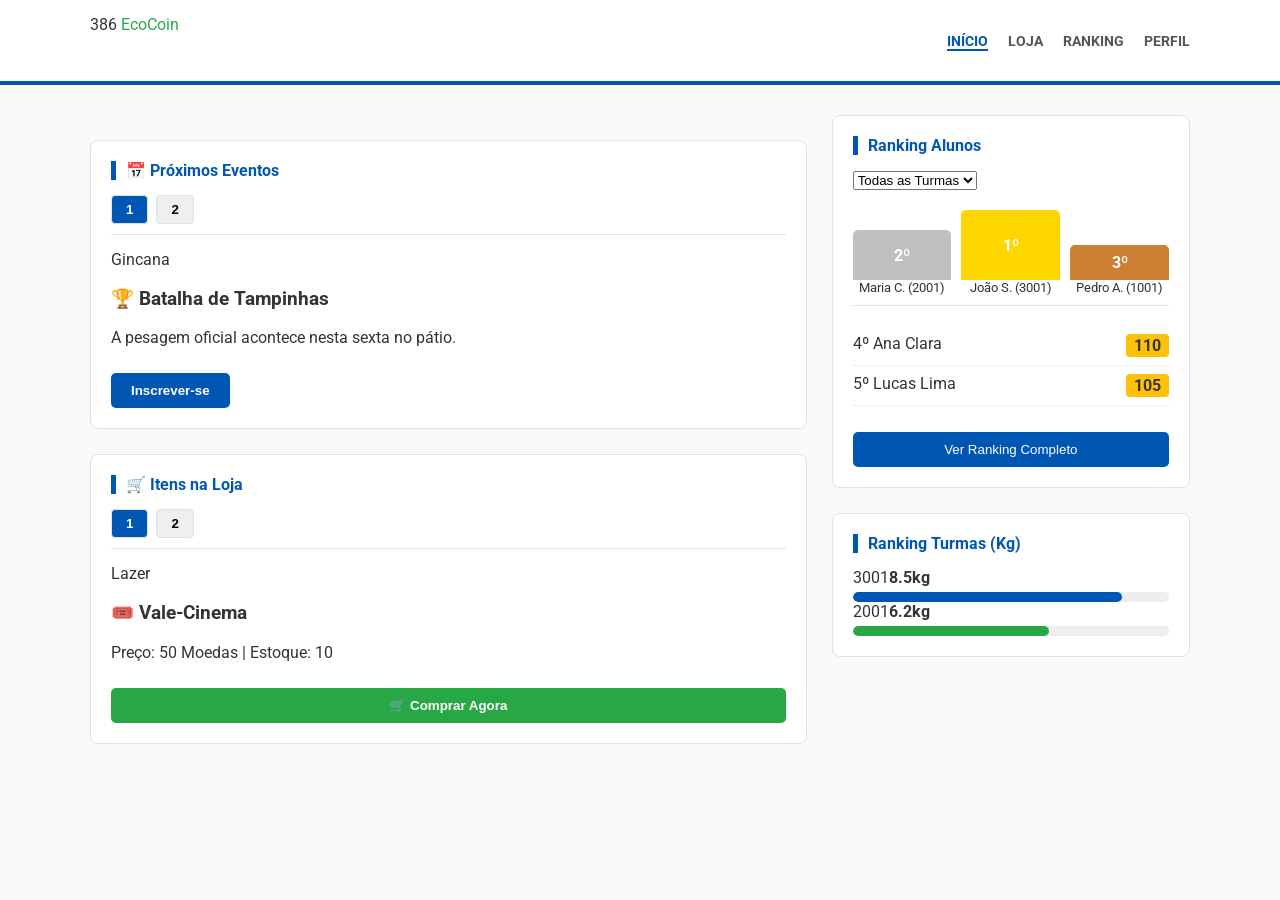
==== index.html @ 15cca430 "Add files via upload" ====
<!DOCTYPE html>
<html lang="pt-br">
<head>
    <meta charset="UTF-8">
    <meta name="viewport" content="width=device-width, initial-scale=1.0">
    <title>CIEP 386 - Portal EcoCoin</title>
    <link rel="stylesheet" href="style.css">
</head>
<body>

    <header>
        <div class="nav-container">
            <div class="logo-text">386 <span style="color: #28a745;">EcoCoin</span></div>
            <nav>
                <ul>
                    <li><a href="index.html" class="active-link">Início</a></li>
                    <li><a href="loja.html">Loja</a></li>
                    <li><a href="ranking.html">Ranking</a></li>
                    <li><a href="perfil.html">Perfil</a></li>
                </ul>
            </nav>
        </div>
    </header>

    <main class="main-content">
        
        <section>
            
            <div class="slideshow-container">
                <div class="mySlides fade">
                    <img src="Imagens/dia-do-estudante-01.jpg" style="width:100%">
                    <div class="slide-text">
                        <h2>Nova EcoLoja Inaugurada!</h2>
                        <p>Troque suas moedas por materiais toda quarta-feira.</p>
                    </div>
                </div>
                <div class="mySlides fade">
                    <img src="Imagens/dia-do-estudante-me.webp" style="width:100%" alt="Alunos participando da Gincana">
                    <div class="slide-text">
                        <h2>Gincana de Reciclagem</h2>
                        <p>A Turma 3001 lidera com 15kg de tampinhas coletadas!</p>
                    </div>
                </div>
                <a class="prev" onclick="plusSlides(-1)">&#10094;</a>
                <a class="next" onclick="plusSlides(1)">&#10095;</a>
                <div class="dot-container">
                    <span class="dot" onclick="currentSlide(1)"></span>
                    <span class="dot" onclick="currentSlide(2)"></span>
                </div>
            </div>

            <div class="card card-dinamico">
                <span class="card-title">📅 Próximos Eventos</span>
                <div class="abas-container">
                    <button class="tab-btn active" onclick="alternarConteudo('evento', 1, this)">1</button>
                    <button class="tab-btn" onclick="alternarConteudo('evento', 2, this)">2</button>
                </div>

                <div id="evento-1" class="tab-content active">
                    <div class="news-item">
                        <span class="categoria-tag tag-azul">Gincana</span>
                        <h3>🏆 Batalha de Tampinhas</h3>
                        <p>A pesagem oficial acontece nesta sexta no pátio.</p>
                        <button class="btn-inscrever" onclick="inscreverEvento('https://forms.gle/exemplo1')">Inscrever-se</button>
                    </div>
                </div>
                <div id="evento-2" class="tab-content">
                    <div class="news-item">
                        <span class="categoria-tag tag-azul">Cultura</span>
                        <h3>🎤 Seleção da Rádio</h3>
                        <p>Venha ser o novo locutor do intervalo escolar.</p>
                        <button class="btn-inscrever" onclick="inscreverEvento('https://forms.gle/exemplo2')">Inscrever-se</button>
                    </div>
                </div>
            </div>

            <div class="card card-dinamico">
                <span class="card-title">🛒 Itens na Loja</span>
                <div class="abas-container">
                    <button class="tab-btn active" onclick="alternarConteudo('item', 1, this)">1</button>
                    <button class="tab-btn" onclick="alternarConteudo('item', 2, this)">2</button>
                </div>

                <div id="item-1" class="tab-content active">
                    <div class="news-item">
                        <span class="categoria-tag tag-verde">Lazer</span>
                        <h3>🎟️ Vale-Cinema</h3>
                        <p>Preço: 50 Moedas | Estoque: 10</p>
                        <button class="btn-comprar" onclick="comprarItem('https://forms.gle/comprar1')">🛒 Comprar Agora</button>
                    </div>
                </div>
                <div id="item-2" class="tab-content">
                    <div class="news-item">
                        <span class="categoria-tag tag-verde">Material</span>
                        <h3>📓 Caderno CIEP</h3>
                        <p>Preço: 80 Moedas | Estoque: 5</p>
                        <button class="btn-comprar" onclick="comprarItem('https://forms.gle/comprar2')">🛒 Comprar Agora</button>
                    </div>
                </div>
            </div>
        </section>

        <aside>
            <div class="card">
                <span class="card-title">Ranking Alunos</span>
                
                <div class="filtro-container">
                    <select id="filtroTurma" onchange="filtrarRanking()">
                        <option value="todas">Todas as Turmas</option>
                        <option value="1001">1001</option>
                        <option value="2001">2001</option>
                        <option value="3001">3001</option>
                    </select>
                </div>

                <div class="podium-container">
                    <div class="podium-item silver" data-turma="2001">
                        <div class="podium-bar">2º</div>
                        <small>Maria C. (2001)</small>
                    </div>
                    <div class="podium-item gold" data-turma="3001">
                        <div class="podium-bar">1º</div>
                        <small>João S. (3001)</small>
                    </div>
                    <div class="podium-item bronze" data-turma="1001">
                        <div class="podium-bar">3º</div>
                        <small>Pedro A. (1001)</small>
                    </div>
                </div>

                <ul class="ranking-list-extended">
                    <li class="ranking-item" data-turma="3001"><span>4º Ana Clara</span> <span class="badge">110</span></li>
                    <li class="ranking-item" data-turma="1001"><span>5º Lucas Lima</span> <span class="badge">105</span></li>
                </ul>
                <button class="btn-full" onclick="window.location.href='ranking.html'">Ver Ranking Completo</button>
            </div>

            <div class="card">
                <span class="card-title">Ranking Turmas (Kg)</span>
                <div class="turmas-container">
                    <div class="turma-progresso-item">
                        <div class="turma-info"><span>3001</span><strong>8.5kg</strong></div>
                        <div class="barra-fundo"><div class="barra-preenchimento" style="width: 85%; background: var(--primary-blue);"></div></div>
                    </div>
                    <div class="turma-progresso-item">
                        <div class="turma-info"><span>2001</span><strong>6.2kg</strong></div>
                        <div class="barra-fundo"><div class="barra-preenchimento" style="width: 62%; background: var(--success-green);"></div></div>
                    </div>
                </div>
            </div>
        </aside>
    </main>

    <script src="script.js"></script>
</body>
</html>
---- style.css ----
@import url('https://fonts.googleapis.com/css2?family=Roboto:wght@400;700&display=swap');

:root {
    --primary-blue: #0056b3;
    --success-green: #28a745;
    --light-bg: #f8f9fa;
    --white: #ffffff;
    --border: #dee2e6;
}

body { font-family: 'Roboto', sans-serif; background: var(--light-bg); margin: 0; color: #333; }

/* HEADER */
header { background: var(--white); border-bottom: 4px solid var(--primary-blue); padding: 15px 0; }
.nav-container { max-width: 1100px; margin: 0 auto; display: flex; justify-content: space-between; padding: 0 20px; }
nav ul { list-style: none; display: flex; gap: 20px; }
nav a { text-decoration: none; color: #555; font-weight: bold; font-size: 0.85rem; text-transform: uppercase; }

/* GRID PRINCIPAL */
.main-content { max-width: 1100px; margin: 30px auto; display: grid; grid-template-columns: 2fr 1fr; gap: 25px; padding: 0 20px; }

/* CARDS */
.card { background: var(--white); border: 1px solid var(--border); border-radius: 8px; padding: 20px; margin-bottom: 25px; }
.card-title { font-weight: bold; color: var(--primary-blue); border-left: 5px solid var(--primary-blue); padding-left: 10px; display: block; margin-bottom: 15px; }

/* SLIDESHOW */
.slideshow-container { position: relative; border-radius: 8px; overflow: hidden; margin-bottom: 25px; }
.mySlides { display: none; }
.slide-text { position: absolute; bottom: 0; background: rgba(0,0,0,0.6); color: white; width: 100%; padding: 15px; }
.prev, .next { cursor: pointer; position: absolute; top: 50%; color: white; padding: 16px; font-weight: bold; text-decoration: none; }
.next { right: 0; }
.dot-container { position: absolute; bottom: 10px; width: 100%; text-align: center; }
.dot { height: 12px; width: 12px; background: #bbb; border-radius: 50%; display: inline-block; cursor: pointer; }
.dot.active { background: var(--primary-blue); }

/* ABAS */
.abas-container { display: flex; gap: 8px; margin-bottom: 15px; border-bottom: 1px solid var(--border); padding-bottom: 10px; }
.tab-btn { padding: 6px 14px; cursor: pointer; border: 1px solid var(--border); border-radius: 4px; font-weight: bold; }
.tab-btn.active { background: var(--primary-blue); color: white; }
.tab-content { display: none; }
.tab-content.active { display: block; }

/* BOTÕES AÇÃO */
.btn-inscrever, .btn-comprar { margin-top: 10px; padding: 10px 20px; border: none; border-radius: 5px; cursor: pointer; font-weight: bold; color: white; transition: 0.3s; }
.btn-inscrever { background: var(--primary-blue); }
.btn-comprar { background: var(--success-green); width: 100%; }

/* PÓDIO E RANKING */
.podium-container { display: flex; align-items: flex-end; justify-content: center; gap: 10px; margin: 20px 0; border-bottom: 1px solid var(--border); padding-bottom: 10px; }
.podium-item { display: flex; flex-direction: column; align-items: center; flex: 1; }
.podium-bar { width: 100%; color: white; display: flex; justify-content: center; align-items: center; font-weight: bold; border-radius: 5px 5px 0 0; }
.gold .podium-bar { height: 70px; background: #FFD700; }
.silver .podium-bar { height: 50px; background: #C0C0C0; }
.bronze .podium-bar { height: 35px; background: #CD7F32; }
.ranking-list-extended { list-style: none; padding: 0; }
.ranking-item { display: flex; justify-content: space-between; padding: 8px 0; border-bottom: 1px dotted var(--border); }
.badge { background: #ffc107; padding: 2px 8px; border-radius: 4px; font-weight: bold; }

/* TURMAS */
.barra-fundo { background: #eee; height: 10px; border-radius: 10px; overflow: hidden; margin-top: 5px; }
.barra-preenchimento { height: 100%; border-radius: 10px; }
.btn-full { width: 100%; padding: 10px; background: var(--primary-blue); color: white; border: none; border-radius: 5px; cursor: pointer; margin-top: 10px; }

/* Layout de Coluna Única para a Loja */
.main-content-single {
    max-width: 1100px;
    margin: 30px auto;
    padding: 0 20px;
}

/* Banner de Saldo */
.saldo-banner {
    background: var(--white);
    padding: 20px;
    border-radius: 8px;
    display: flex;
    justify-content: space-between;
    align-items: center;
    margin-bottom: 25px;
    border: 1px solid var(--border);
    border-left: 8px solid var(--success-green);
}

.saldo-info strong {
    font-size: 1.4rem;
    color: var(--success-green);
    margin-left: 10px;
}

/* Grid de Produtos */
.produtos-grid {
    display: grid;
    grid-template-columns: repeat(auto-fill, minmax(220px, 1fr));
    gap: 20px;
}

.item-loja-card {
    text-align: center;
    transition: transform 0.2s;
}

.item-loja-card:hover {
    transform: translateY(-5px);
    box-shadow: 0 5px 15px rgba(0,0,0,0.1);
}

.img-produto img {
    width: 100%;
    height: 150px;
    object-fit: contain;
    margin-bottom: 10px;
}

.preco {
    display: block;
    font-size: 1.2rem;
    font-weight: bold;
    color: #444;
    margin: 10px 0;
}

.tag-laranja { background-color: #fd7e14; }

.active-link {
    color: var(--primary-blue) !important;
    border-bottom: 2px solid var(--primary-blue);
}

/* Estilos do Perfil */
.perfil-header {
    display: flex;
    gap: 30px;
    align-items: center;
    background: linear-gradient(to right, #ffffff, #f0f7ff);
}

.perfil-avatar img {
    width: 120px;
    height: 120px;
    border-radius: 50%;
    border: 4px solid var(--primary-blue);
}

.saldo-destaque {
    display: inline-block;
    margin-top: 10px;
    background: var(--success-green);
    color: white;
    padding: 8px 15px;
    border-radius: 20px;
    font-weight: bold;
    font-size: 1.1rem;
}

/* Tabela de Histórico */
.tabela-historico {
    width: 100%;
    border-collapse: collapse;
    margin-top: 10px;
}

.tabela-historico th, .tabela-historico td {
    text-align: left;
    padding: 12px;
    border-bottom: 1px solid var(--border);
}

.valor-positivo { color: var(--success-green); font-weight: bold; }
.valor-negativo { color: #dc3545; font-weight: bold; }

/* Grid de Conquistas */
.conquistas-grid {
    display: grid;
    grid-template-columns: repeat(3, 1fr);
    gap: 10px;
    text-align: center;
}

.conquista-item {
    padding: 10px;
    background: #f8f9fa;
    border-radius: 8px;
    border: 1px solid var(--border);
}

.badge-icon { font-size: 1.5rem; margin-bottom: 5px; }

.conquista-item.bloqueada {
    filter: grayscale(1);
    opacity: 0.5;
}

.btn-secondary { background: #6c757d; color: white; border: none; padding: 10px; border-radius: 5px; cursor: pointer; }
.btn-danger { background: #dc3545; color: white; border: none; padding: 10px; border-radius: 5px; cursor: pointer; }

/* Header do Ranking com busca */
.ranking-header-flex {
    display: flex;
    justify-content: space-between;
    align-items: center;
    flex-wrap: wrap;
    gap: 15px;
    margin-bottom: 20px;
}

.controles-ranking {
    display: flex;
    gap: 10px;
}

.controles-ranking input {
    padding: 8px 12px;
    border: 1px solid var(--border);
    border-radius: 5px;
    outline: none;
}

/* Tabela de Ranking */
.tabela-container {
    overflow-x: auto; /* Scroll para celulares */
}

.tabela-ranking {
    width: 100%;
    border-collapse: collapse;
}

.tabela-ranking th {
    background-color: #f1f3f5;
    padding: 15px;
    text-align: left;
    color: var(--primary-blue);
    font-weight: bold;
    border-bottom: 2px solid var(--border);
}

.tabela-ranking td {
    padding: 15px;
    border-bottom: 1px solid var(--border);
}

.linha-aluno:hover {
    background-color: #f8f9fa;
}

.valor-eco {
    font-weight: bold;
    color: var(--success-green);
}

/* Grid de Ranking de Turmas */
.turmas-ranking-grid {
    display: grid;
    grid-template-columns: repeat(auto-fit, minmax(250px, 1fr));
    gap: 20px;
    margin-top: 15px;
}

.turma-card {
    background: #fff;
    padding: 20px;
    border-radius: 8px;
    text-align: center;
    border-top: 5px solid #eee;
    box-shadow: 0 2px 5px rgba(0,0,0,0.05);
}

.posicao-turma {
    font-size: 0.8rem;
    font-weight: bold;
    text-transform: uppercase;
    color: #888;
}

.turma-card h3 {
    margin: 10px 0;
    color: var(--text-dark);
}

.peso-total {
    font-size: 1.4rem;
    font-weight: bold;
    color: var(--primary-blue);
    display: block;
    margin-bottom: 10px;
}

/* Bordas Metais */
.gold-border { border-top-color: #FFD700; background: linear-gradient(to bottom, #fffcf0, #fff); }
.silver-border { border-top-color: #C0C0C0; }
.bronze-border { border-top-color: #CD7F32; }

/* Barra de progresso simplificada para os cards */
.barra-fundo-mini {
    background: #eee;
    height: 6px;
    border-radius: 3px;
    overflow: hidden;
}
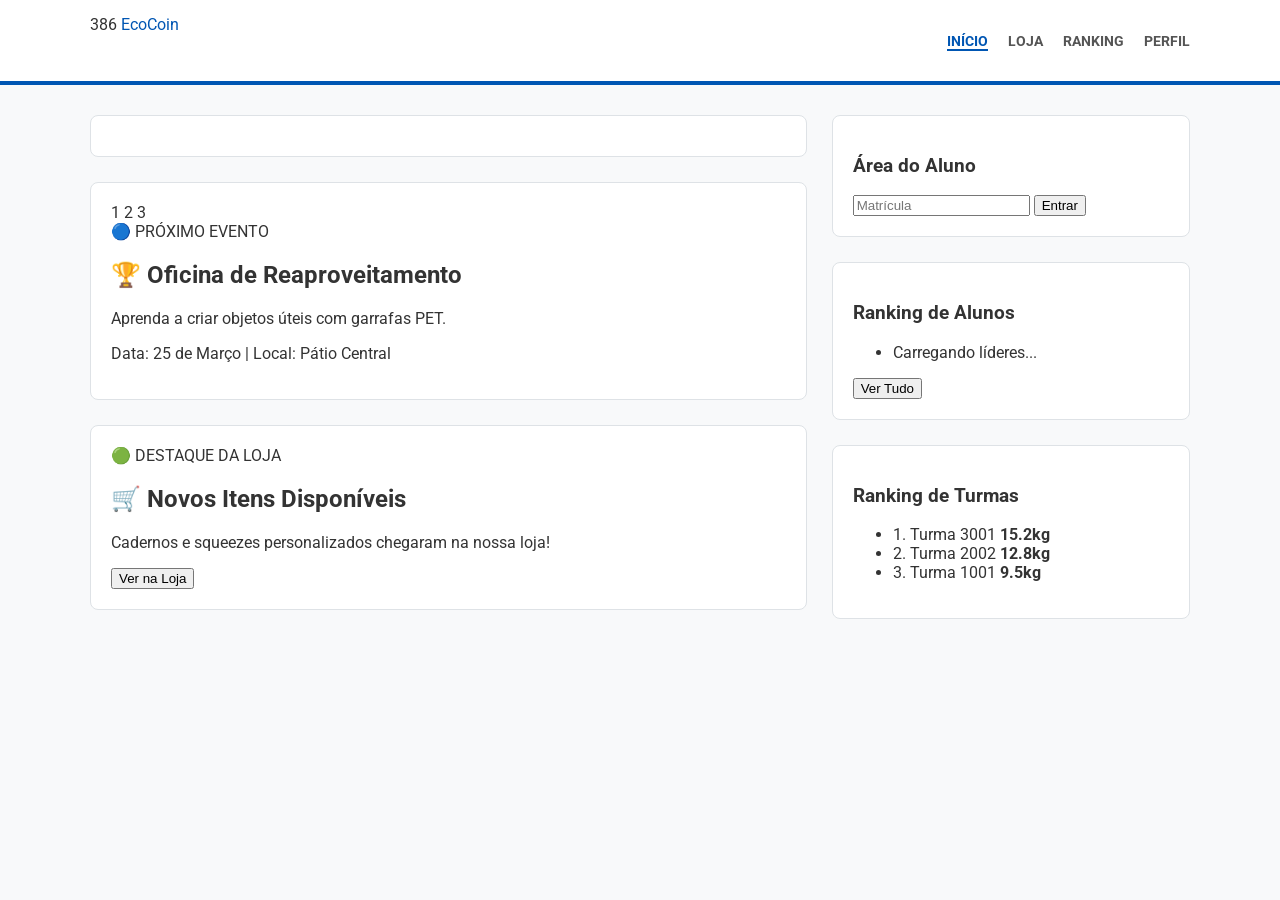
==== commit 1acb3372: "Update index.html" ====
--- a/index.html
+++ b/index.html
@@ -3,20 +3,20 @@
 <head>
     <meta charset="UTF-8">
     <meta name="viewport" content="width=device-width, initial-scale=1.0">
-    <title>CIEP 386 - Portal EcoCoin</title>
+    <title>EcoCoin - CIEP 386</title>
     <link rel="stylesheet" href="style.css">
 </head>
 <body>
 
     <header>
         <div class="nav-container">
-            <div class="logo-text">386 <span style="color: #28a745;">EcoCoin</span></div>
+            <div class="logo-text">386 <span style="color: #0056b3;">EcoCoin</span></div>
             <nav>
                 <ul>
-                    <li><a href="index.html" class="active-link">Início</a></li>
-                    <li><a href="loja.html">Loja</a></li>
-                    <li><a href="ranking.html">Ranking</a></li>
-                    <li><a href="perfil.html">Perfil</a></li>
+                    <li><a href="index.html" class="active-link">INÍCIO</a></li>
+                    <li><a href="loja.html">LOJA</a></li>
+                    <li><a href="ranking.html">RANKING</a></li>
+                    <li><a href="perfil.html">PERFIL</a></li>
                 </ul>
             </nav>
         </div>
@@ -24,133 +24,74 @@
 
     <main class="main-content">
         
-        <section>
+        <section class="col-esquerda">
             
-            <div class="slideshow-container">
+            <div class="slideshow-container card">
                 <div class="mySlides fade">
-                    <img src="Imagens/dia-do-estudante-01.jpg" style="width:100%">
-                    <div class="slide-text">
-                        <h2>Nova EcoLoja Inaugurada!</h2>
-                        <p>Troque suas moedas por materiais toda quarta-feira.</p>
-                    </div>
+                    <img src="https://via.placeholder.com/800x300/0056b3/fff?text=Bem-vindo+ao+CIEP+386" style="width:100%">
+                    <div class="slide-caption">Gincana de Sustentabilidade 2026</div>
                 </div>
                 <div class="mySlides fade">
-                    <img src="Imagens/dia-do-estudante-me.webp" style="width:100%" alt="Alunos participando da Gincana">
-                    <div class="slide-text">
-                        <h2>Gincana de Reciclagem</h2>
-                        <p>A Turma 3001 lidera com 15kg de tampinhas coletadas!</p>
-                    </div>
+                    <img src="https://via.placeholder.com/800x300/28a745/fff?text=Troque+seus+Reciclaveis" style="width:100%">
+                    <div class="slide-caption">Sexta-feira é dia de pesagem!</div>
                 </div>
                 <a class="prev" onclick="plusSlides(-1)">&#10094;</a>
                 <a class="next" onclick="plusSlides(1)">&#10095;</a>
-                <div class="dot-container">
-                    <span class="dot" onclick="currentSlide(1)"></span>
-                    <span class="dot" onclick="currentSlide(2)"></span>
+            </div>
+
+            <div class="card card-aba">
+                <div class="aba-header">
+                    <span class="num active" onclick="mostrarEvento(1)">1</span>
+                    <span class="num" onclick="mostrarEvento(2)">2</span>
+                    <span class="num" onclick="mostrarEvento(3)">3</span>
+                </div>
+                <div class="content-box">
+                    <span class="tag-azul">🔵 PRÓXIMO EVENTO</span>
+                    <h2 id="evento-titulo">🏆 Oficina de Reaproveitamento</h2>
+                    <p class="desc" id="evento-desc">Aprenda a criar objetos úteis com garrafas PET.</p>
+                    <p class="info-footer">Data: 25 de Março | Local: Pátio Central</p>
                 </div>
             </div>
 
-            <div class="card card-dinamico">
-                <span class="card-title">📅 Próximos Eventos</span>
-                <div class="abas-container">
-                    <button class="tab-btn active" onclick="alternarConteudo('evento', 1, this)">1</button>
-                    <button class="tab-btn" onclick="alternarConteudo('evento', 2, this)">2</button>
-                </div>
-
-                <div id="evento-1" class="tab-content active">
-                    <div class="news-item">
-                        <span class="categoria-tag tag-azul">Gincana</span>
-                        <h3>🏆 Batalha de Tampinhas</h3>
-                        <p>A pesagem oficial acontece nesta sexta no pátio.</p>
-                        <button class="btn-inscrever" onclick="inscreverEvento('https://forms.gle/exemplo1')">Inscrever-se</button>
-                    </div>
-                </div>
-                <div id="evento-2" class="tab-content">
-                    <div class="news-item">
-                        <span class="categoria-tag tag-azul">Cultura</span>
-                        <h3>🎤 Seleção da Rádio</h3>
-                        <p>Venha ser o novo locutor do intervalo escolar.</p>
-                        <button class="btn-inscrever" onclick="inscreverEvento('https://forms.gle/exemplo2')">Inscrever-se</button>
-                    </div>
-                </div>
-            </div>
-
-            <div class="card card-dinamico">
-                <span class="card-title">🛒 Itens na Loja</span>
-                <div class="abas-container">
-                    <button class="tab-btn active" onclick="alternarConteudo('item', 1, this)">1</button>
-                    <button class="tab-btn" onclick="alternarConteudo('item', 2, this)">2</button>
-                </div>
-
-                <div id="item-1" class="tab-content active">
-                    <div class="news-item">
-                        <span class="categoria-tag tag-verde">Lazer</span>
-                        <h3>🎟️ Vale-Cinema</h3>
-                        <p>Preço: 50 Moedas | Estoque: 10</p>
-                        <button class="btn-comprar" onclick="comprarItem('https://forms.gle/comprar1')">🛒 Comprar Agora</button>
-                    </div>
-                </div>
-                <div id="item-2" class="tab-content">
-                    <div class="news-item">
-                        <span class="categoria-tag tag-verde">Material</span>
-                        <h3>📓 Caderno CIEP</h3>
-                        <p>Preço: 80 Moedas | Estoque: 5</p>
-                        <button class="btn-comprar" onclick="comprarItem('https://forms.gle/comprar2')">🛒 Comprar Agora</button>
-                    </div>
+            <div class="card card-aba">
+                <div class="content-box">
+                    <span class="tag-verde">🟢 DESTAQUE DA LOJA</span>
+                    <h2>🛒 Novos Itens Disponíveis</h2>
+                    <p class="desc">Cadernos e squeezes personalizados chegaram na nossa loja!</p>
+                    <button class="btn-loja-home" onclick="window.location.href='loja.html'">Ver na Loja</button>
                 </div>
             </div>
         </section>
 
-        <aside>
-            <div class="card">
-                <span class="card-title">Ranking Alunos</span>
-                
-                <div class="filtro-container">
-                    <select id="filtroTurma" onchange="filtrarRanking()">
-                        <option value="todas">Todas as Turmas</option>
-                        <option value="1001">1001</option>
-                        <option value="2001">2001</option>
-                        <option value="3001">3001</option>
-                    </select>
+        <aside class="col-direita">
+            <div class="card card-login-side">
+                <h3 class="ranking-title">Área do Aluno</h3>
+                <div class="login-mini">
+                    <input type="number" id="inputMatricula" placeholder="Matrícula">
+                    <button onclick="fazerLogin()">Entrar</button>
                 </div>
-
-                <div class="podium-container">
-                    <div class="podium-item silver" data-turma="2001">
-                        <div class="podium-bar">2º</div>
-                        <small>Maria C. (2001)</small>
-                    </div>
-                    <div class="podium-item gold" data-turma="3001">
-                        <div class="podium-bar">1º</div>
-                        <small>João S. (3001)</small>
-                    </div>
-                    <div class="podium-item bronze" data-turma="1001">
-                        <div class="podium-bar">3º</div>
-                        <small>Pedro A. (1001)</small>
-                    </div>
-                </div>
-
-                <ul class="ranking-list-extended">
-                    <li class="ranking-item" data-turma="3001"><span>4º Ana Clara</span> <span class="badge">110</span></li>
-                    <li class="ranking-item" data-turma="1001"><span>5º Lucas Lima</span> <span class="badge">105</span></li>
-                </ul>
-                <button class="btn-full" onclick="window.location.href='ranking.html'">Ver Ranking Completo</button>
             </div>
 
-            <div class="card">
-                <span class="card-title">Ranking Turmas (Kg)</span>
-                <div class="turmas-container">
-                    <div class="turma-progresso-item">
-                        <div class="turma-info"><span>3001</span><strong>8.5kg</strong></div>
-                        <div class="barra-fundo"><div class="barra-preenchimento" style="width: 85%; background: var(--primary-blue);"></div></div>
-                    </div>
-                    <div class="turma-progresso-item">
-                        <div class="turma-info"><span>2001</span><strong>6.2kg</strong></div>
-                        <div class="barra-fundo"><div class="barra-preenchimento" style="width: 62%; background: var(--success-green);"></div></div>
-                    </div>
-                </div>
+            <div class="card card-ranking">
+                <h3 class="ranking-title">Ranking de Alunos</h3>
+                <ul id="podium-alunos-home" class="ranking-list">
+                    <li>Carregando líderes...</li>
+                </ul>
+                <button class="btn-ranking" onclick="window.location.href='ranking.html'">Ver Tudo</button>
+            </div>
+
+            <div class="card card-ranking">
+                <h3 class="ranking-title">Ranking de Turmas</h3>
+                <ul class="ranking-list">
+                    <li><span>1. Turma 3001</span> <strong>15.2kg</strong></li>
+                    <li><span>2. Turma 2002</span> <strong>12.8kg</strong></li>
+                    <li><span>3. Turma 1001</span> <strong>9.5kg</strong></li>
+                </ul>
             </div>
         </aside>
+
     </main>
 
     <script src="script.js"></script>
 </body>
-</html>+</html>
